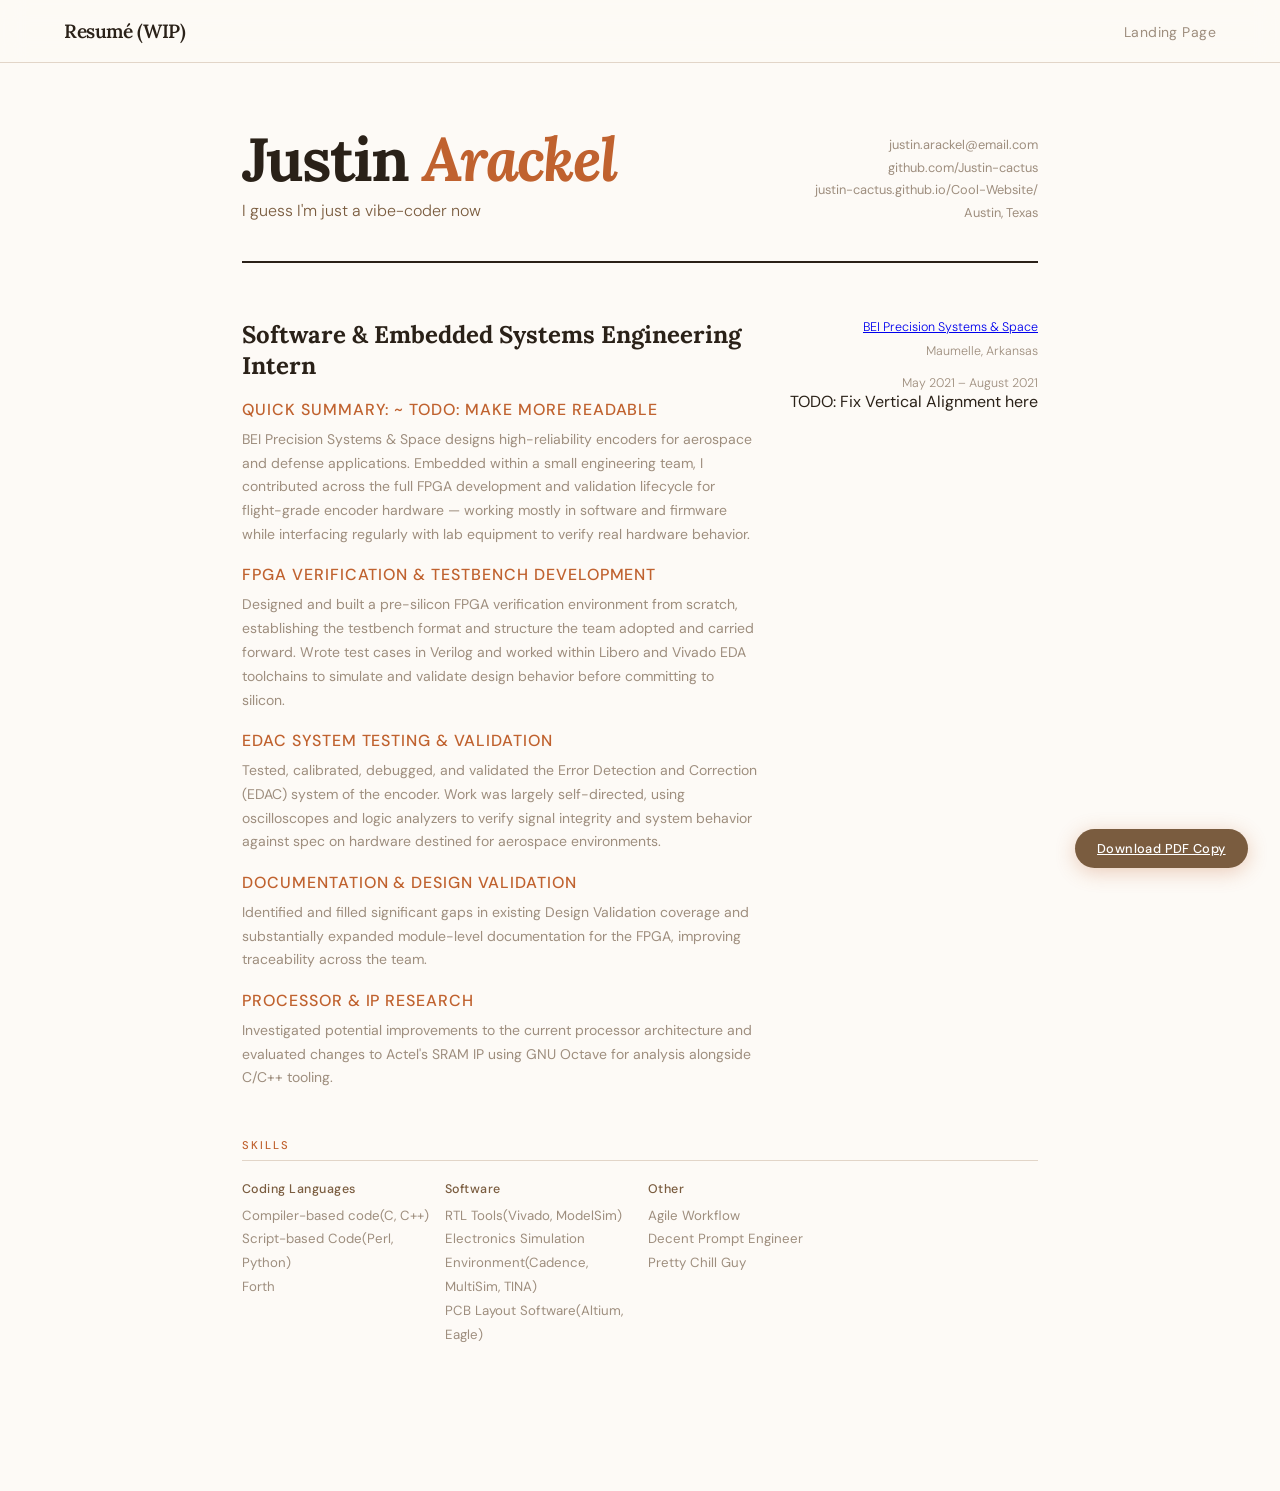
==== pages/bei.html @ 914606ab "CV page updates" ====
<!-- TODO: Convert parts to js -->

<!DOCTYPE html>
<html lang="en">
<head>
  <meta charset="UTF-8" />
  <meta name="viewport" content="width=device-width, initial-scale=1.0" />
  <title>Resume — Justin Arackel</title>
  <link href="https://fonts.googleapis.com/css2?family=Lora:ital,wght@0,400;0,600;1,400&family=DM+Sans:wght@300;400;500&display=swap" rel="stylesheet" />
  <link rel="stylesheet" href="../css/styles.css">
  <link rel="stylesheet" href="../css/nav.css">
  <link rel="stylesheet" href="../css/cv.css">
  
</head>
<body>

<!-- NAV -->
<nav>
  <a href="cv.html" class="nav-logo">Resumé (WIP)</a>
  <ul class="nav-links">
    <li><a href="../index.html#Home">Landing Page</a></li>
  </ul>
</nav>

<div class="resume-page">

  <!-- HEADER -->
  <div class="cv-header">
    <div>
      <h1 class="cv-name">Justin <em>Arackel</em></h1>
      <p class="cv-tagline">I guess I'm just a vibe-coder now</p>
    </div>
    <div class="cv-contact">
      <a href="mailto:justin.arackel@gmail.com">justin.arackel@email.com</a>
      <a href="https://github.com/Justin-cactus" target="_blank">github.com/Justin-cactus</a>
      <a href="https://justin-cactus.github.io/Cool-Website/" target="_blank">justin-cactus.github.io/Cool-Website/</a>
      <span>Austin, Texas</span>
    </div>
  </div>

  <!-- SUMMARY -->

  <!-- EXPERIENCE -->
	<div class="cv-section">
		<div class="cv-entry">
			<div class="cv-entry-left">
				<h3 class="cv-entry-title">Software & Embedded Systems Engineering Intern</h3>
				<p class="cv-entry-subsection-title"> Quick Summary: ~ TODO: Make more readable </p>
				<p class="cv-entry-desc">
					BEI Precision Systems & Space designs high-reliability encoders for aerospace and defense 
					applications. Embedded within a small engineering team, I contributed across the full FPGA 
					development and validation lifecycle for flight-grade encoder hardware — working mostly in 
					software and firmware while interfacing regularly with lab equipment to verify real hardware behavior.
				</p>
	
				<p class="cv-entry-subsection-title">FPGA Verification & Testbench Development</p>
				<p class="cv-entry-desc">
				Designed and built a pre-silicon FPGA verification environment from scratch, establishing 
				the testbench format and structure the team adopted and carried forward. Wrote test cases 
				in Verilog and worked within Libero and Vivado EDA toolchains to simulate and validate 
				design behavior before committing to silicon.
				</p>
	
				<p class="cv-entry-subsection-title">EDAC System Testing & Validation</p>
				<p class="cv-entry-desc">
				Tested, calibrated, debugged, and validated the Error Detection and Correction (EDAC) 
				system of the encoder. Work was largely self-directed, using oscilloscopes and logic 
				analyzers to verify signal integrity and system behavior against spec on hardware destined 
				for aerospace environments.
				</p>
	
				<p class="cv-entry-subsection-title">Documentation & Design Validation</p>
				<p class="cv-entry-desc">
				Identified and filled significant gaps in existing Design Validation coverage and 
				substantially expanded module-level documentation for the FPGA, improving traceability 
				across the team.
				</p>
	
				<p class="cv-entry-subsection-title">Processor & IP Research</p>
				<p class="cv-entry-desc">
				Investigated potential improvements to the current processor architecture and evaluated 
				changes to Actel's SRAM IP using GNU Octave for analysis alongside C/C++ tooling.
				</p>
			</div>
			<div class="cv-entry-right">
				<p class="cv-company"><a href="https://www.quanticbei.com/">BEI Precision Systems & Space</a><p>
				<p class="cv-location">Maumelle, Arkansas</p>
				<p class="cv-date">May 2021 – August 2021</p>
				<p> TODO: Fix Vertical Alignment here</p>
			</div>
		</div>
	</div>

  <!-- EDUCATION -->
  <!-- PROJECTS -->
  <!-- SKILLS -->
  <div class="cv-section">
    <h2 class="cv-section-title">Skills</h2>
    <div class="cv-skills-grid">

      <div class="cv-skill-group">
        <p class="cv-skill-group-title">Coding Languages</p>
        <p class="cv-skill-list">Compiler-based code(C, C++)<br>Script-based Code(Perl, Python)<br>Forth<br></p>
      </div>

      <div class="cv-skill-group">
        <p class="cv-skill-group-title">Software</p>
        <p class="cv-skill-list">RTL Tools(Vivado, ModelSim)<br>Electronics Simulation Environment(Cadence, MultiSim, TINA)<br>PCB Layout Software(Altium, Eagle)</p>
      </div>

      <div class="cv-skill-group">
        <p class="cv-skill-group-title">Other</p>
        <p class="cv-skill-list">Agile Workflow<br>Decent Prompt Engineer<br>Pretty Chill Guy</p>
      </div>

    </div>
  </div>

  <!-- INTERESTS -->


</div>

<!-- PRINT BUTTON -->
<a class="print-btn" href="../assets/resume.pdf" target="_blank">Download PDF Copy</a>

</body>
</html>
---- css/styles.css ----
:root {
	--cream: #f9f4ee;
	--warm-white: #fdfaf6;
	--ink: #2a2118;
	--brown: #7a5c3f;
	--rust: #c0622f;
	--soft-rust: #e8d5c4;
	--sage: #8a9e82;
	--muted: #9e8e7e;
	--border: #e2d5c8;
	}
	
	* {
	margin: 0;
	padding: 0;
	box-sizing: border-box;
	}
	
	body {
	font-family: 'DM Sans', sans-serif;
	background: var(--warm-white);
	color: var(--ink);
	overflow-x: hidden;
	}


    * { margin: 0; padding: 0; box-sizing: border-box; }

    html { scroll-behavior: smooth; }

    body {
      font-family: 'DM Sans', sans-serif;
      background: var(--warm-white);
      color: var(--ink);
      overflow-x: hidden;
    }
---- css/nav.css ----
/* ── NAV ── */
    nav {
      position: fixed;
      top: 0; left: 0; right: 0;
      z-index: 100;
      display: flex;
      align-items: center;
      justify-content: space-between;
      padding: 1.2rem 4rem;
      background: rgba(253, 250, 246, 0.9);
      backdrop-filter: blur(12px);
      border-bottom: 1px solid var(--border);
    }

    .nav-logo {
      font-family: 'Lora', serif;
      font-size: 1.2rem;
      font-weight: 600;
      color: var(--ink);
      text-decoration: none;
      letter-spacing: -0.02em;
    }

    .nav-links {
      display: flex;
      gap: 2rem;
      list-style: none;
    }

    .nav-links a {
      text-decoration: none;
      font-size: 0.875rem;
      font-weight: 400;
      color: var(--muted);
      letter-spacing: 0.03em;
      transition: color 0.2s;
    }

    .nav-links a:hover { color: var(--rust); }
---- css/cv.css ----
/* ── PAGE ── */
.resume-page {
  max-width: 860px;
  margin: 0 auto;
  padding: 8rem 2rem 6rem;
}

/* ── HEADER ── */
.cv-header {
  display: grid;
  grid-template-columns: 1fr auto;
  align-items: end;
  padding-bottom: 2.5rem;
  border-bottom: 2px solid var(--ink);
  margin-bottom: 3.5rem;
  gap: 2rem;
}

.cv-name {
  font-family: 'Lora', serif;
  font-size: clamp(2.4rem, 5vw, 3.8rem);
  letter-spacing: -0.03em;
  line-height: 1.05;
  color: var(--ink);
}

.cv-name em {
  font-style: italic;
  color: var(--rust);
}

.cv-tagline {
  font-size: 1rem;
  color: var(--brown);
  margin-top: 0.5rem;
  font-weight: 300;
}

.cv-contact {
  text-align: right;
  display: flex;
  flex-direction: column;
  gap: 0.35rem;
}

.cv-contact a,
.cv-contact span {
  font-size: 0.8rem;
  color: var(--muted);
  text-decoration: none;
  display: block;
  transition: color 0.2s;
}

.cv-contact a:hover { color: var(--rust); }

/* ── SECTIONS ── */
.cv-section {
  margin-bottom: 3rem;
}

.cv-section-title {
  font-size: 0.7rem;
  letter-spacing: 0.18em;
  text-transform: uppercase;
  color: var(--rust);
  font-weight: 500;
  margin-bottom: 1.25rem;
  padding-bottom: 0.5rem;
  border-bottom: 1px solid var(--border);
}

.cv-entry-subsection-title {
  font-size: 1rem;
  font-weight: 500;
  letter-spacing: 0.06em;
  text-transform: uppercase;
  color: var(--rust);
  margin-top: 1.1rem;
  margin-bottom: 0.25rem;
}

/* ── ENTRIES ── */
.cv-entry {
  display: grid;
  grid-template-columns: 1fr auto;
  gap: 0.5rem 2rem;
  margin-bottom: 1.75rem;
  align-items: start;
}

.btn-primary {
  padding: 2rem 1rem;
  height: 100%;
  width: 260px;
  background: var(--rust);
  color: white;
  display: flex;
  flex-direction: column;
  text-decoration: none;
  text-align: right;
  font-size: 0.875rem;
  font-weight: 500;
  border-radius: 10px;
  transition: background 0.2s, transform 0.15s;
  letter-spacing: 0.02em;
  justify-content: space-between;

}

.btn-primary:hover { background: #a8541f; transform: translateY(-1px); }

.btn-primary small {
  font-size: 0.75rem;
  font-weight: 300;
  opacity: 0.8;
}

.btn-cta-label {
  font-size: 0.85rem;
  font-weight: 500;
  letter-spacing: 0.04em;
  opacity: 0.9;
}

.btn-ghost {
  padding: 0.8rem 1.8rem;
  border: 1.5px solid var(--border);
  color: var(--brown);
  text-decoration: none;
  font-size: 0.875rem;
  border-radius: 100px;
  transition: border-color 0.2s, color 0.2s;
  letter-spacing: 0.02em;
}

.btn-ghost:hover { border-color: var(--rust); color: var(--rust); }

.cv-entry:last-child { margin-bottom: 0; }

.cv-entry-left {}

.cv-entry-title {
  font-family: 'Lora', serif;
  font-size: 1.5rem;
  color: var(--ink);
  line-height: 1.3;
}

.cv-entry-subtitle {
  font-size: 0.875rem;
  color: var(--brown);
  margin-top: 0.2rem;
  font-weight: 400;
}

.cv-entry-desc {
  font-size: 0.875rem;
  color: var(--muted);
  line-height: 1.7;
  margin-top: 0.5rem;
  width: 100%;
}

.cv-entry-desc ul {
  padding-left: 1.1rem;
  margin-top: 0.35rem;
}

.cv-entry-desc li {
  margin-bottom: 0.25rem;
}

.cv-entry-right {
  text-align: right;
  white-space: nowrap;
}

.cv-date {
  font-size: 0.78rem;
  color: var(--muted);
  font-weight: 300;
  margin-top: 1rem;
}

.cv-location {
  font-size: 0.78rem;
  color: var(--muted);
  font-weight: 300;
  margin-top: 0.5rem;
}

.cv-company {
	font-size: 0.78rem;
	color: var(--muted);
	font-weight: 300;
}

/* ── SKILLS ── */
.cv-skills-grid {
  display: grid;
  grid-template-columns: repeat(auto-fill, minmax(180px, 1fr));
  gap: 1rem;
}

.cv-skill-group {}

.cv-skill-group-title {
  font-size: 0.78rem;
  font-weight: 500;
  color: var(--brown);
  margin-bottom: 0.4rem;
  letter-spacing: 0.04em;
}

.cv-skill-list {
  font-size: 0.83rem;
  color: var(--muted);
  line-height: 1.8;
}

/* ── TAGS (for skills/interests inline) ── */
.cv-tags {
  display: flex;
  flex-wrap: wrap;
  gap: 0.5rem;
  margin-top: 0.5rem;
}

.cv-tag {
  font-size: 0.72rem;
  letter-spacing: 0.06em;
  padding: 0.25rem 0.75rem;
  border: 1px solid var(--border);
  border-radius: 100px;
  color: var(--brown);
  background: var(--cream);
}

/* ── PRINT ── */
.print-btn {
  position: fixed;
  bottom: 2rem;
  right: 2rem;
  padding: 0.7rem 1.4rem;
  background: var(--brown);
  color: white;
  border: none;
  border-radius: 100px;
  font-family: 'DM Sans', sans-serif;
  font-size: 0.8rem;
  font-weight: 500;
  cursor: pointer;
  transition: background 0.2s, transform 0.15s;
  letter-spacing: 0.03em;
  box-shadow: 0 4px 20px rgba(192,98,47,0.3);
}

.print-btn:hover { background: #a8541f; transform: translateY(-2px); }

@media print {
  nav, .print-btn { display: none; }
  .resume-page { padding: 1rem; }
  body { background: white; }
}

/* ── RESPONSIVE ── */
@media (max-width: 600px) {
  .cv-header { grid-template-columns: 1fr; }
  .cv-contact { text-align: left; }
  .cv-entry { grid-template-columns: 1fr; }
  .cv-entry-right { text-align: left; }
}
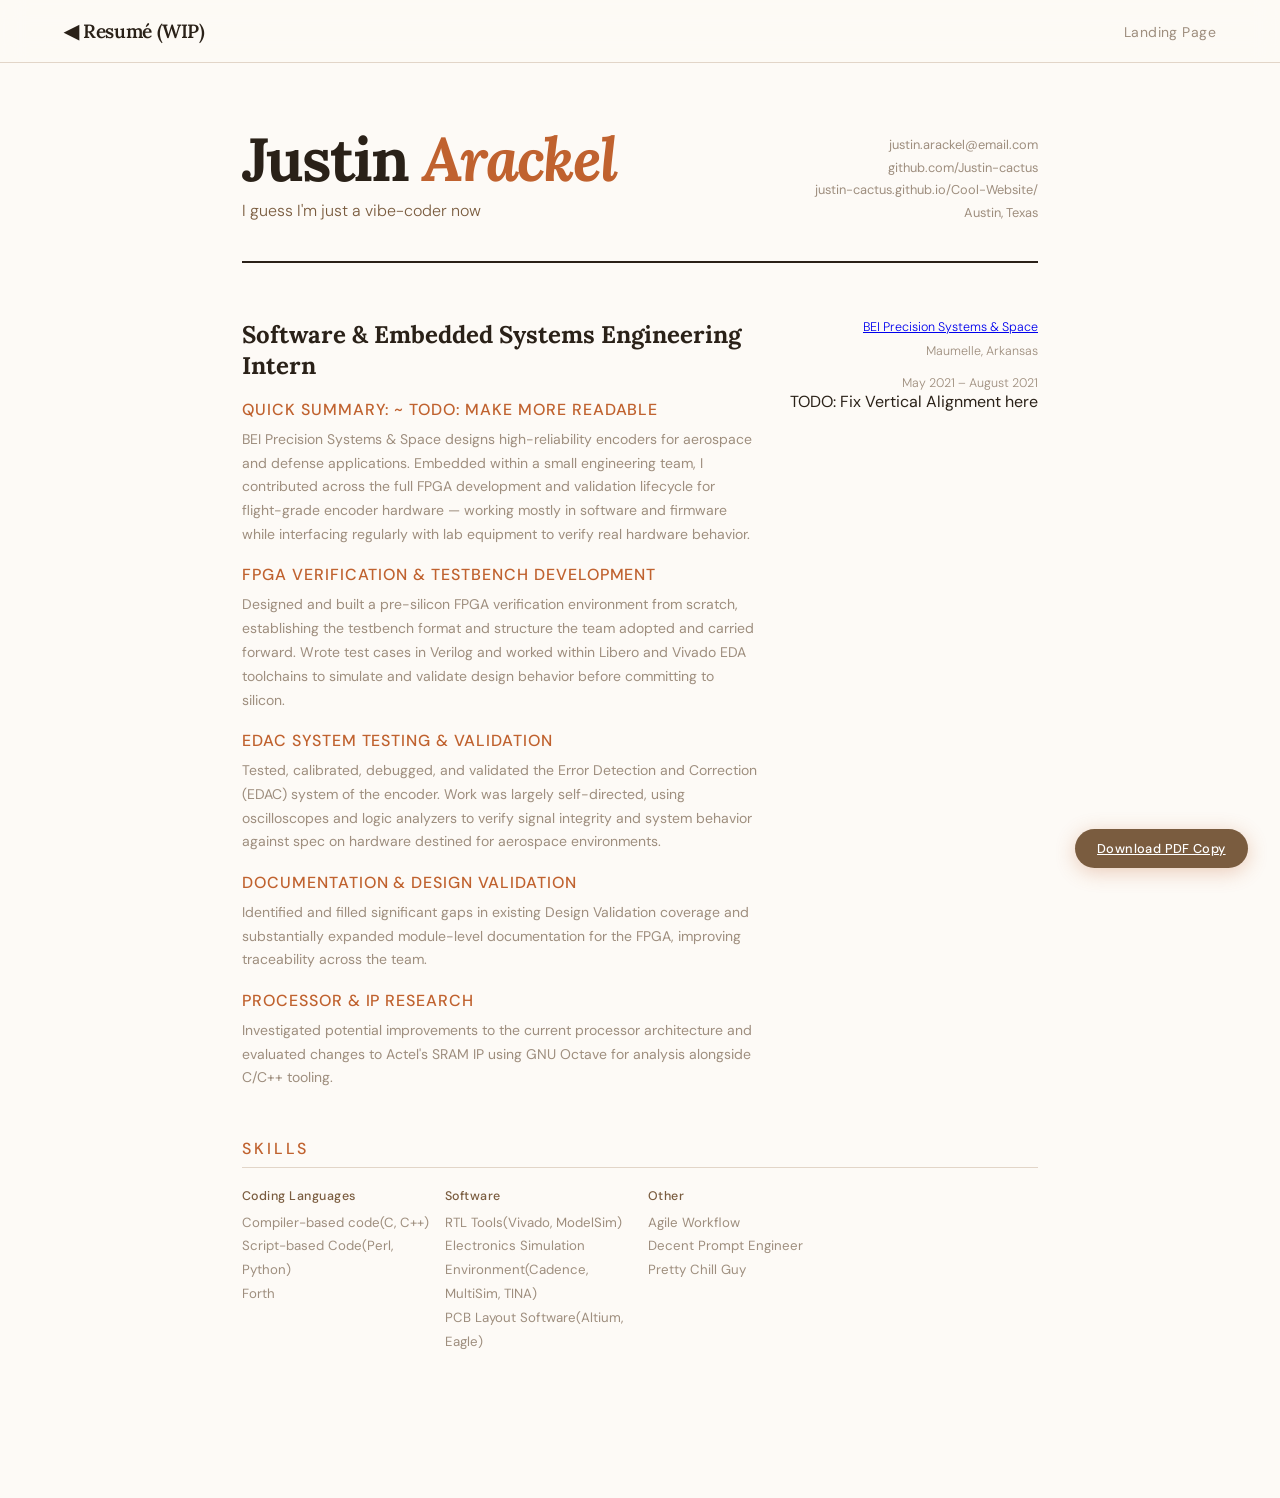
==== commit 91fe732d: "Nav bar adjust Scrap Roundabouts page Make nav bar more obvious" ====
--- a/pages/bei.html
+++ b/pages/bei.html
@@ -16,7 +16,7 @@
 
 <!-- NAV -->
 <nav>
-  <a href="cv.html" class="nav-logo">Resumé (WIP)</a>
+  <a href="cv.html" class="nav-logo">◀ Resumé (WIP)</a>
   <ul class="nav-links">
     <li><a href="../index.html#Home">Landing Page</a></li>
   </ul>
--- a/css/styles.css
+++ b/css/styles.css
@@ -19,7 +19,7 @@
 	
 	body {
 	font-family: 'DM Sans', sans-serif;
-	background: var(--warm-white);
+	background: var(--cream);
 	color: var(--ink);
 	overflow-x: hidden;
 	}
--- a/css/cv.css
+++ b/css/cv.css
@@ -61,7 +61,7 @@
 }
 
 .cv-section-title {
-  font-size: 0.7rem;
+  font-size: 1rem;
   letter-spacing: 0.18em;
   text-transform: uppercase;
   color: var(--rust);
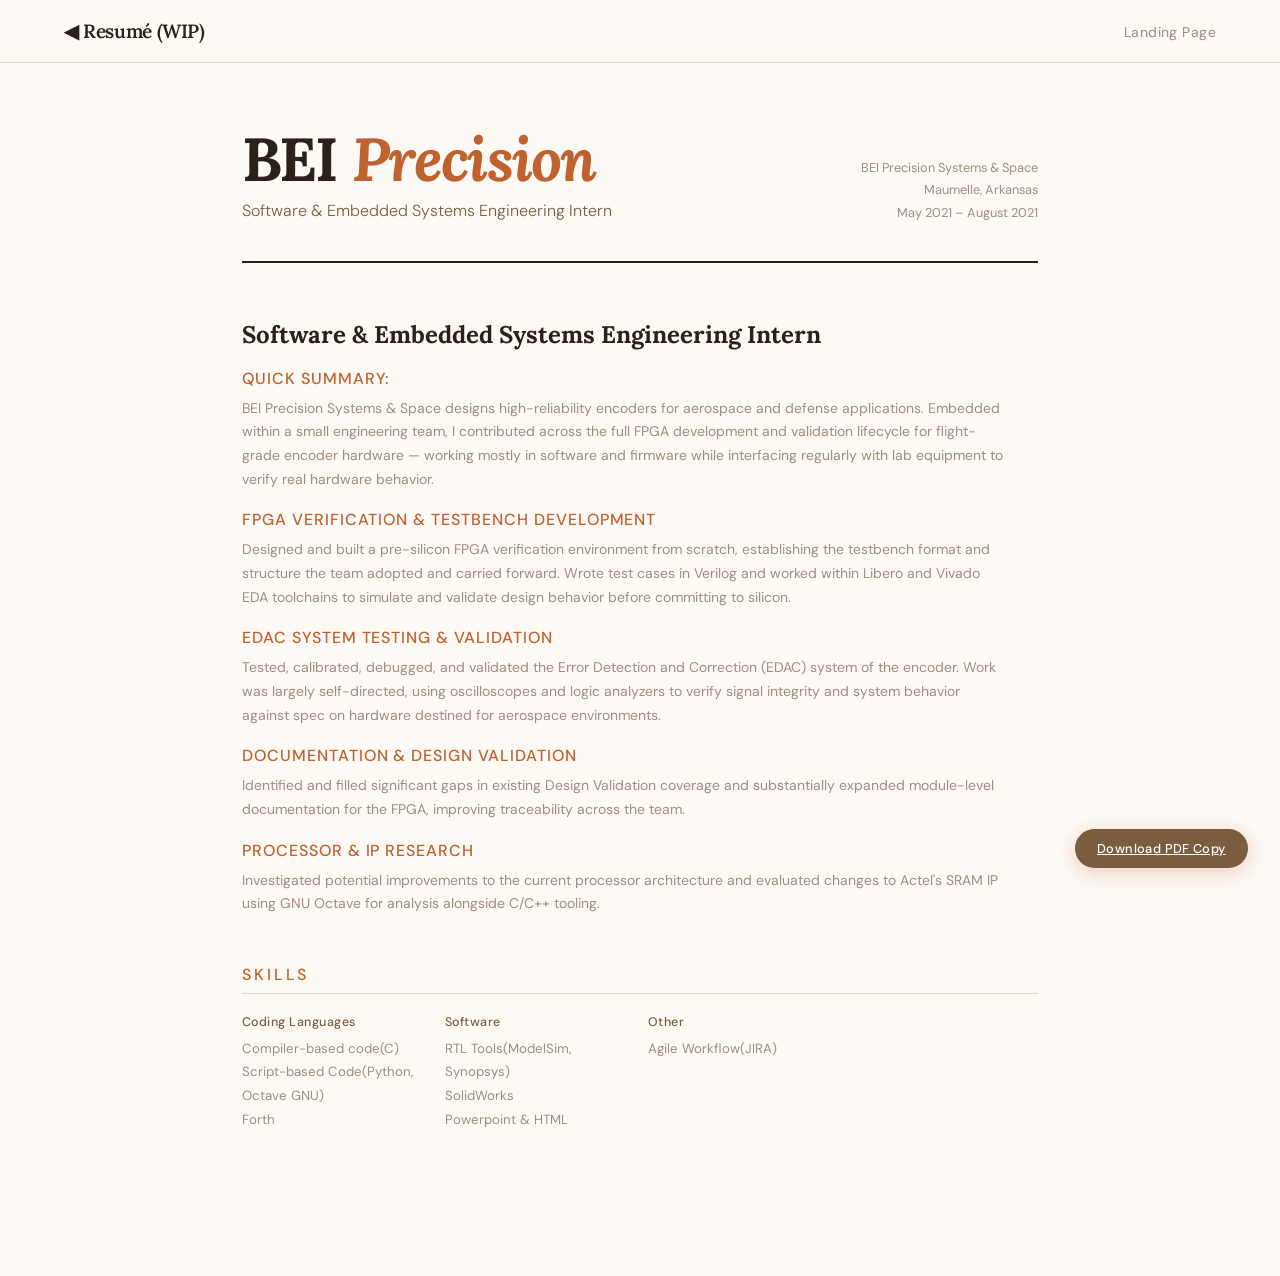
==== commit f165740f: "cv cleanup Updates to cv.html + other pages" ====
--- a/pages/bei.html
+++ b/pages/bei.html
@@ -27,14 +27,13 @@
   <!-- HEADER -->
   <div class="cv-header">
     <div>
-      <h1 class="cv-name">Justin <em>Arackel</em></h1>
-      <p class="cv-tagline">I guess I'm just a vibe-coder now</p>
+      <h1 class="cv-name">BEI <em>Precision</em></h1>
+      <p class="cv-tagline">Software & Embedded Systems Engineering Intern</p>
     </div>
     <div class="cv-contact">
-      <a href="mailto:justin.arackel@gmail.com">justin.arackel@email.com</a>
-      <a href="https://github.com/Justin-cactus" target="_blank">github.com/Justin-cactus</a>
-      <a href="https://justin-cactus.github.io/Cool-Website/" target="_blank">justin-cactus.github.io/Cool-Website/</a>
-      <span>Austin, Texas</span>
+      <a href="https://www.quanticbei.com/">BEI Precision Systems & Space</a>
+      <a >Maumelle, Arkansas</a>
+      <a>May 2021 – August 2021</a>
     </div>
   </div>
 
@@ -45,7 +44,7 @@
 		<div class="cv-entry">
 			<div class="cv-entry-left">
 				<h3 class="cv-entry-title">Software & Embedded Systems Engineering Intern</h3>
-				<p class="cv-entry-subsection-title"> Quick Summary: ~ TODO: Make more readable </p>
+				<p class="cv-entry-subsection-title"> Quick Summary: </p>
 				<p class="cv-entry-desc">
 					BEI Precision Systems & Space designs high-reliability encoders for aerospace and defense 
 					applications. Embedded within a small engineering team, I contributed across the full FPGA 
@@ -83,10 +82,7 @@
 				</p>
 			</div>
 			<div class="cv-entry-right">
-				<p class="cv-company"><a href="https://www.quanticbei.com/">BEI Precision Systems & Space</a><p>
-				<p class="cv-location">Maumelle, Arkansas</p>
-				<p class="cv-date">May 2021 – August 2021</p>
-				<p> TODO: Fix Vertical Alignment here</p>
+
 			</div>
 		</div>
 	</div>
@@ -100,17 +96,17 @@
 
       <div class="cv-skill-group">
         <p class="cv-skill-group-title">Coding Languages</p>
-        <p class="cv-skill-list">Compiler-based code(C, C++)<br>Script-based Code(Perl, Python)<br>Forth<br></p>
+        <p class="cv-skill-list">Compiler-based code(C)<br>Script-based Code(Python, Octave GNU)<br>Forth<br></p>
       </div>
 
       <div class="cv-skill-group">
         <p class="cv-skill-group-title">Software</p>
-        <p class="cv-skill-list">RTL Tools(Vivado, ModelSim)<br>Electronics Simulation Environment(Cadence, MultiSim, TINA)<br>PCB Layout Software(Altium, Eagle)</p>
+        <p class="cv-skill-list">RTL Tools(ModelSim, Synopsys)<br>SolidWorks<br>Powerpoint & HTML</p>
       </div>
 
       <div class="cv-skill-group">
         <p class="cv-skill-group-title">Other</p>
-        <p class="cv-skill-list">Agile Workflow<br>Decent Prompt Engineer<br>Pretty Chill Guy</p>
+        <p class="cv-skill-list">Agile Workflow(JIRA)<br></p>
       </div>
 
     </div>
--- a/css/cv.css
+++ b/css/cv.css
@@ -200,7 +200,7 @@
 /* ── SKILLS ── */
 .cv-skills-grid {
   display: grid;
-  grid-template-columns: repeat(auto-fill, minmax(180px, 1fr));
+  grid-template-columns: repeat(auto-fill, minmax(150px, 1fr));
   gap: 1rem;
 }
 
